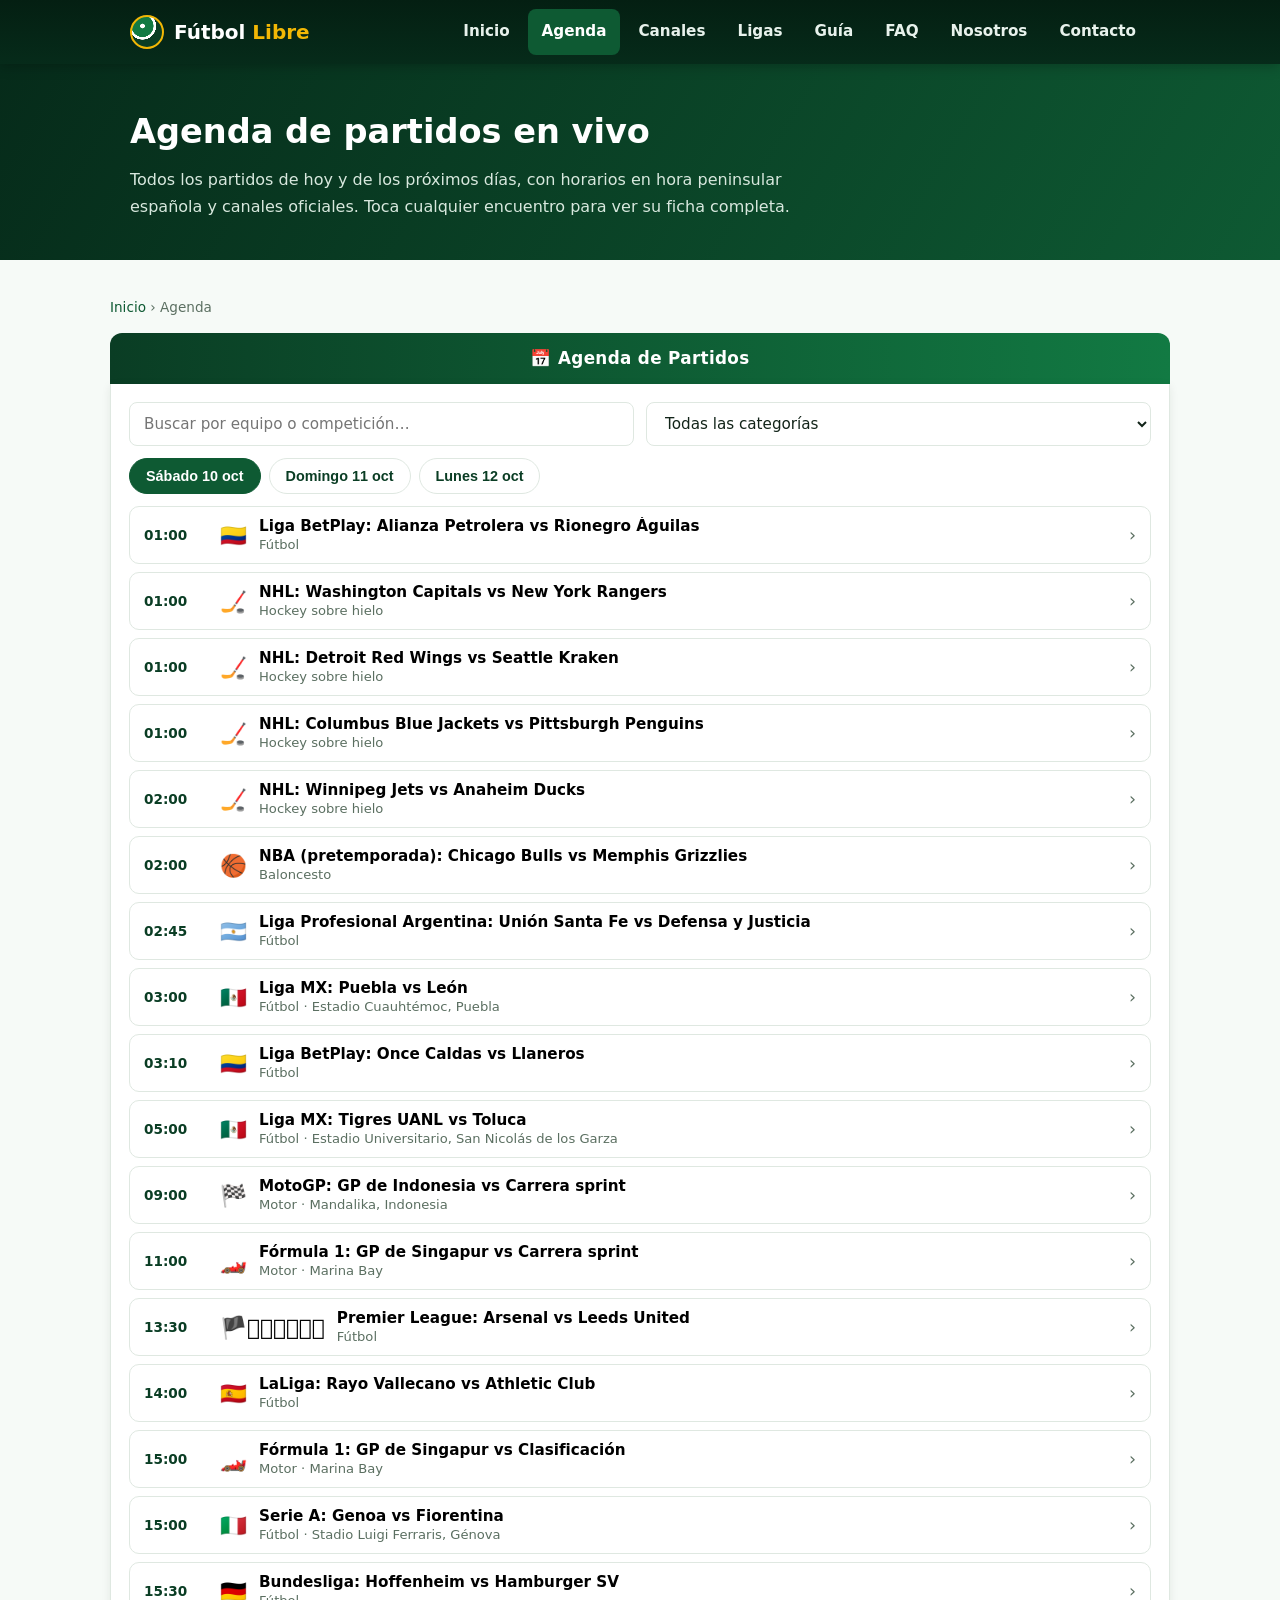
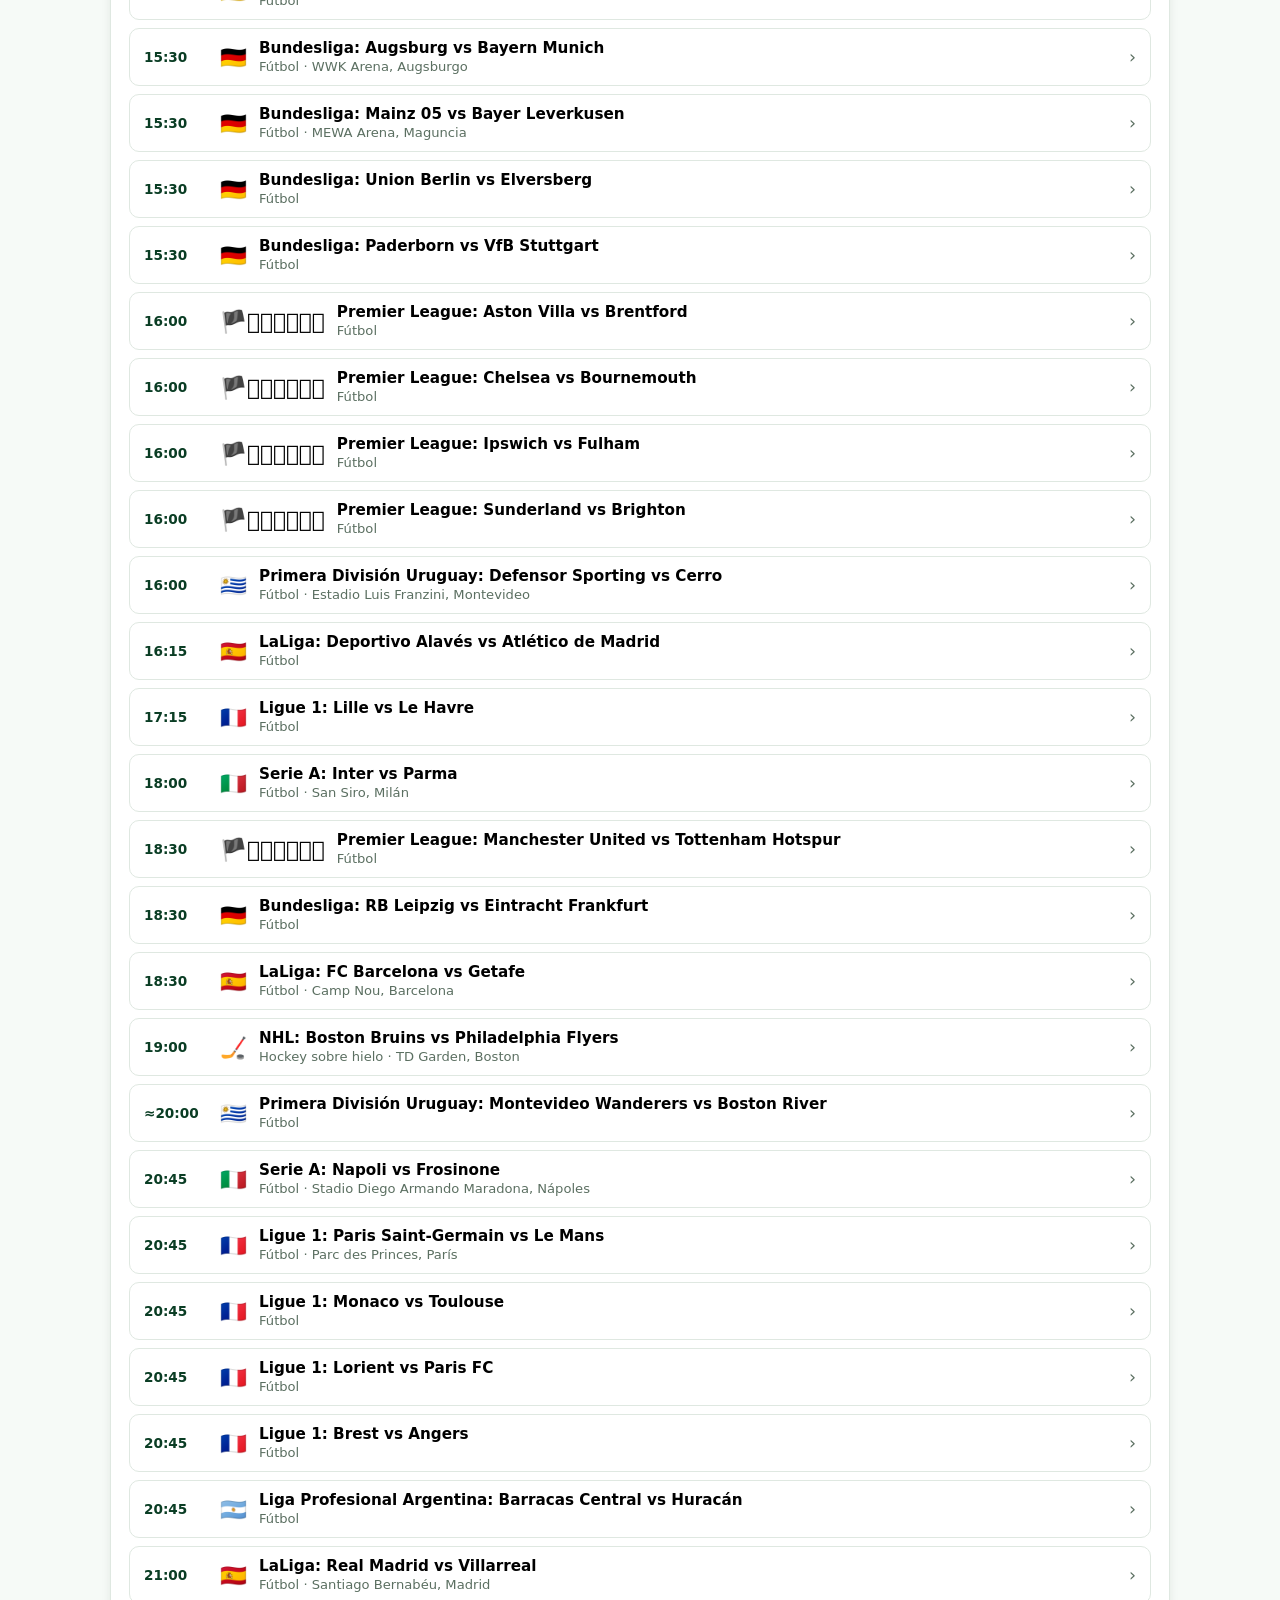
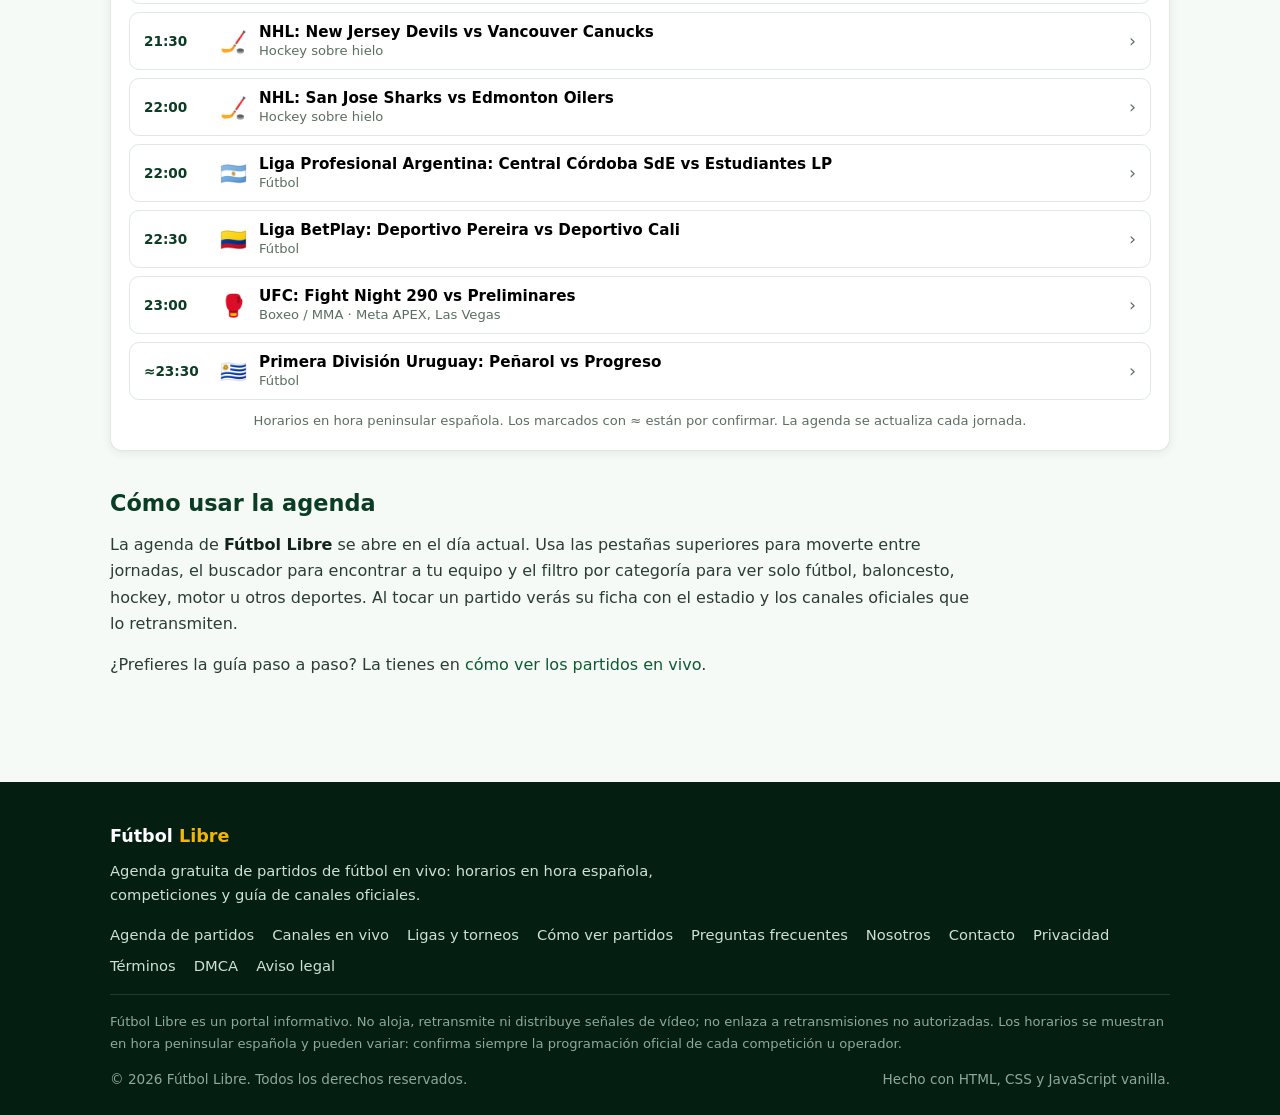
==== agenda.html @ 42e5b313 "Add files via upload" ====
<!DOCTYPE html>
<html lang="es">
<head>
<meta charset="UTF-8">
<meta name="viewport" content="width=device-width, initial-scale=1.0">
<title>Agenda de partidos de hoy en vivo | Fútbol Libre</title>
<meta name="description" content="Agenda de partidos de fútbol en vivo: horarios en hora española de LaLiga, Premier League, Serie A, Bundesliga, Ligue 1, Liga MX y más. Actualizada cada jornada.">
<link rel="canonical" href="https://futbollibre.es/agenda">
<meta name="robots" content="index, follow">
<meta property="og:type" content="website">
<meta property="og:title" content="Agenda de partidos de hoy en vivo | Fútbol Libre">
<meta property="og:description" content="Todos los partidos de hoy con horarios en hora española y canales oficiales.">
<meta property="og:url" content="https://futbollibre.es/agenda">
<meta property="og:locale" content="es_ES">
<meta property="og:site_name" content="Fútbol Libre">
<link rel="stylesheet" href="assets/css/style.css">
<script type="application/ld+json">
{
  "@context": "https://schema.org",
  "@type": "WebPage",
  "name": "Agenda de partidos de hoy en vivo | Fútbol Libre",
  "url": "https://futbollibre.es/agenda",
  "inLanguage": "es-ES",
  "isPartOf": { "@type": "WebSite", "name": "Fútbol Libre", "url": "https://futbollibre.es/" },
  "breadcrumb": {
    "@type": "BreadcrumbList",
    "itemListElement": [
      { "@type": "ListItem", "position": 1, "name": "Inicio", "item": "https://futbollibre.es/" },
      { "@type": "ListItem", "position": 2, "name": "Agenda", "item": "https://futbollibre.es/agenda" }
    ]
  }
}
</script>
</head>
<body>
<a class="skip-link" href="#contenido">Saltar al contenido</a>
<header class="site-header">
  <div class="wrap header-inner">
    <a class="brand" href="/" aria-label="Fútbol Libre - inicio"><span class="brand-mark" aria-hidden="true"></span><span>Fútbol <em>Libre</em></span></a>
    <button class="nav-toggle" aria-expanded="false" aria-controls="main-nav" aria-label="Abrir menú">☰</button>
    <nav class="main-nav" id="main-nav" aria-label="Navegación principal">
      <a href="/">Inicio</a><a href="/agenda" aria-current="page">Agenda</a><a href="/canales">Canales</a><a href="/ligas">Ligas</a><a href="/guia">Guía</a><a href="/faq">FAQ</a><a href="/nosotros">Nosotros</a><a href="/contacto">Contacto</a>
    </nav>
  </div>
</header>
<main id="contenido">
  <div class="page-hero"><div class="wrap">
    <h1>Agenda de partidos en vivo</h1>
    <p>Todos los partidos de hoy y de los próximos días, con horarios en hora peninsular española y canales oficiales. Toca cualquier encuentro para ver su ficha completa.</p>
  </div></div>
  <div class="wrap page-body">
    <nav class="breadcrumbs" aria-label="Migas de pan"><a href="/">Inicio</a> › Agenda</nav>
    <section class="agenda" id="agenda-app" aria-label="Agenda de partidos" style="margin-top:14px">
      <div class="agenda-bar">📅 Agenda de Partidos</div>
      <div class="agenda-body">
        <div class="agenda-tools">
          <input type="search" data-agenda="search" placeholder="Buscar por equipo o competición…" aria-label="Buscar por equipo o competición">
          <select data-agenda="category" aria-label="Filtrar por categoría">
            <option value="all">Todas las categorías</option>
          </select>
        </div>
        <div class="day-tabs" role="group" aria-label="Elegir día"></div>
        <ul class="match-list"></ul>
        <p class="agenda-empty" hidden>No hay partidos que coincidan con tu búsqueda. Prueba con otro equipo o cambia de día.</p>
        <p class="agenda-note">Horarios en hora peninsular española. Los marcados con ≈ están por confirmar. La agenda se actualiza cada jornada.</p>
      </div>
    </section>
    <div class="modal-backdrop" id="match-modal" role="dialog" aria-modal="true" aria-labelledby="modal-title">
      <div class="modal">
        <div class="modal-head">
          <h3 id="modal-title" data-m="title">Partido</h3>
          <button class="modal-close" aria-label="Cerrar">✕</button>
        </div>
        <div class="modal-body">
          <div class="modal-vs">
            <span class="team" id="modal-home"></span>
            <span class="vs" aria-hidden="true">VS</span>
            <span class="team" id="modal-away"></span>
          </div>
          <dl class="kv">
            <dt>Competición</dt><dd data-m="comp"></dd>
            <dt>Fecha y hora</dt><dd data-m="datetime"></dd>
            <dt>Estadio</dt><dd data-m="venue"></dd>
            <dt>Canales oficiales</dt><dd data-m="tv"></dd>
          </dl>
          <p class="modal-disclaimer">ℹ️ Fútbol Libre es una agenda informativa: no emite partidos ni facilita reproductores. Consulta la disponibilidad con el operador oficial.</p>
        </div>
      </div>
    </div>
    <div class="prose">
      <h2>Cómo usar la agenda</h2>
      <p>La agenda de <strong>Fútbol Libre</strong> se abre en el día actual. Usa las pestañas superiores para moverte entre jornadas, el buscador para encontrar a tu equipo y el filtro por categoría para ver solo fútbol, baloncesto, hockey, motor u otros deportes. Al tocar un partido verás su ficha con el estadio y los canales oficiales que lo retransmiten.</p>
      <p>¿Prefieres la guía paso a paso? La tienes en <a href="/guia">cómo ver los partidos en vivo</a>.</p>
    </div>
  </div>
</main>
<footer class="site-footer">
  <div class="wrap footer-inner">
    <div class="footer-brand">Fútbol <em>Libre</em></div>
    <p style="font-size:.92rem;max-width:640px">Agenda gratuita de partidos de fútbol en vivo: horarios en hora española, competiciones y guía de canales oficiales.</p>
    <nav class="footer-links" aria-label="Enlaces de pie de página">
      <a href="/agenda">Agenda de partidos</a><a href="/canales">Canales en vivo</a><a href="/ligas">Ligas y torneos</a><a href="/guia">Cómo ver partidos</a><a href="/faq">Preguntas frecuentes</a><a href="/nosotros">Nosotros</a><a href="/contacto">Contacto</a><a href="/privacidad">Privacidad</a><a href="/terminos">Términos</a><a href="/dmca">DMCA</a><a href="/aviso-legal">Aviso legal</a>
    </nav>
    <p class="footer-disclaimer">Fútbol Libre es un portal informativo. No aloja, retransmite ni distribuye señales de vídeo; no enlaza a retransmisiones no autorizadas. Los horarios se muestran en hora peninsular española y pueden variar: confirma siempre la programación oficial de cada competición u operador.</p>
    <div class="footer-bottom"><span>© <span data-year>2026</span> Fútbol Libre. Todos los derechos reservados.</span><span>Hecho con HTML, CSS y JavaScript vanilla.</span></div>
  </div>
</footer>
<script src="assets/js/fixtures.js"></script>
<script src="assets/js/agenda.js"></script>
<script src="assets/js/main.js"></script>
</body>
</html>
---- assets/css/style.css ----
/* ============================================================
   FÚTBOL LIBRE — Design System (original implementation)
   Deep forest green + amber on ivory. Pure CSS, no frameworks.
   ============================================================ */
:root{
  --green-950:#041f12;
  --green-900:#062b1a;
  --green-800:#0a3d24;
  --green-700:#0e5a33;
  --green-600:#127a43;
  --green-500:#1a8f52;
  --green-100:#dcefe2;
  --green-50:#eef7f0;
  --amber:#f2b705;
  --amber-dark:#c98f00;
  --ink:#122419;
  --muted:#5b6f61;
  --line:#dfe8e1;
  --bg:#f6faf7;
  --card:#ffffff;
  --radius:12px;
  --shadow:0 2px 10px rgba(6,43,26,.08);
  --shadow-lg:0 8px 28px rgba(6,43,26,.14);
  --font:"Segoe UI",system-ui,-apple-system,Roboto,"Helvetica Neue",Arial,sans-serif;
  --max:1060px;
}
*{box-sizing:border-box;margin:0;padding:0}
html{scroll-behavior:smooth}
body{
  font-family:var(--font);
  color:var(--ink);
  background:var(--bg);
  line-height:1.65;
  font-size:16px;
  -webkit-font-smoothing:antialiased;
}
img{max-width:100%;height:auto;display:block}
a{color:var(--green-700);text-decoration:none}
a:hover{text-decoration:underline}
.wrap{max-width:var(--max);margin:0 auto;padding:0 20px}

/* ---------- Header ---------- */
.site-header{
  background:linear-gradient(180deg,var(--green-950),var(--green-900));
  color:#fff;
  position:sticky;top:0;z-index:50;
  box-shadow:0 2px 12px rgba(0,0,0,.25);
}
.header-inner{display:flex;align-items:center;justify-content:space-between;height:64px}
.brand{display:flex;align-items:center;gap:10px;color:#fff;font-weight:800;font-size:1.25rem}
.brand:hover{text-decoration:none}
.brand-mark{
  width:34px;height:34px;border-radius:50%;
  background:radial-gradient(circle at 35% 30%,#fff 8%,var(--green-600) 9%,var(--green-600) 38%,#fff 39%,#fff 47%,var(--green-800) 48%);
  border:2px solid var(--amber);
  flex:0 0 auto;
}
.brand em{font-style:normal;color:var(--amber)}
.main-nav{display:flex;gap:4px}
.main-nav a{
  color:#e8f2ec;padding:10px 14px;border-radius:8px;font-weight:600;font-size:.95rem;
}
.main-nav a:hover{background:rgba(255,255,255,.1);text-decoration:none;color:#fff}
.main-nav a[aria-current="page"]{background:var(--green-700);color:#fff}
.nav-toggle{
  display:none;background:none;border:0;color:#fff;font-size:1.7rem;cursor:pointer;padding:8px;
}
@media(max-width:760px){
  .nav-toggle{display:block}
  .main-nav{
    display:none;position:absolute;top:64px;left:0;right:0;
    background:var(--green-950);flex-direction:column;padding:10px 16px 16px;
    border-top:1px solid rgba(255,255,255,.12);
  }
  .main-nav.open{display:flex}
  .main-nav a{padding:12px 10px}
}

/* ---------- Hero ---------- */
.hero{text-align:center;padding:44px 0 8px}
.hero h1{
  font-size:clamp(1.7rem,4.5vw,2.5rem);
  color:var(--green-800);font-weight:800;letter-spacing:-.01em;margin-bottom:12px;
}
.hero .lede{max-width:760px;margin:0 auto;color:var(--muted);font-size:1.05rem}
.hero .lede a{font-weight:600}

/* ---------- Agenda panel ---------- */
.agenda{margin:26px 0 8px}
.agenda-bar{
  background:linear-gradient(90deg,var(--green-800),var(--green-600));
  color:#fff;font-weight:700;text-align:center;
  padding:12px;border-radius:var(--radius) var(--radius) 0 0;
  font-size:1.05rem;letter-spacing:.02em;
}
.agenda-body{background:var(--card);border:1px solid var(--line);border-top:0;border-radius:0 0 var(--radius) var(--radius);box-shadow:var(--shadow);padding:18px}
.agenda-tools{display:flex;gap:12px;flex-wrap:wrap;margin-bottom:6px}
.agenda-tools input[type="search"],.agenda-tools select{
  flex:1 1 220px;padding:11px 14px;border:1px solid var(--line);border-radius:8px;
  font-size:.95rem;font-family:inherit;background:#fff;color:var(--ink);
}
.agenda-tools input:focus,.agenda-tools select:focus{outline:2px solid var(--green-500);border-color:var(--green-500)}
.day-tabs{display:flex;gap:8px;margin:12px 0;flex-wrap:wrap}
.day-tab{
  border:1px solid var(--line);background:#fff;color:var(--green-800);
  padding:9px 16px;border-radius:999px;font-weight:700;font-size:.9rem;cursor:pointer;
}
.day-tab:hover{border-color:var(--green-600)}
.day-tab.active{background:var(--green-700);border-color:var(--green-700);color:#fff}
.match-list{list-style:none}
.match-row{
  width:100%;display:flex;align-items:center;gap:12px;text-align:left;
  background:#fff;border:1px solid var(--line);border-radius:10px;
  padding:10px 14px;margin-bottom:8px;cursor:pointer;font-family:inherit;font-size:.95rem;
  transition:box-shadow .15s,border-color .15s;
}
.match-row:hover{border-color:var(--green-500);box-shadow:var(--shadow)}
.match-row:focus-visible{outline:2px solid var(--green-600);outline-offset:2px}
.match-time{font-weight:800;color:var(--green-800);min-width:64px;font-size:.85rem;line-height:1.25}
.match-flag{font-size:1.35rem;line-height:1;flex:0 0 auto}
.match-title{flex:1;min-width:0}
.match-title strong{font-weight:700;display:block;white-space:nowrap;overflow:hidden;text-overflow:ellipsis}
.match-title span{color:var(--muted);font-size:.82rem}
.match-chev{color:var(--muted);font-size:1.1rem;flex:0 0 auto}
.match-live{
  background:#c81e1e;color:#fff;font-size:.72rem;font-weight:800;border-radius:6px;
  padding:3px 8px;flex:0 0 auto;letter-spacing:.05em;
}
.agenda-empty{padding:26px;text-align:center;color:var(--muted)}
.agenda-note{font-size:.82rem;color:var(--muted);margin-top:10px;text-align:center}

/* ---------- Modal ---------- */
.modal-backdrop{
  position:fixed;inset:0;background:rgba(4,31,18,.6);z-index:100;
  display:none;align-items:flex-start;justify-content:center;padding:7vh 16px;overflow:auto;
}
.modal-backdrop.open{display:flex}
.modal{
  background:#fff;border-radius:14px;max-width:520px;width:100%;
  box-shadow:var(--shadow-lg);overflow:hidden;
}
.modal-head{background:linear-gradient(90deg,var(--green-800),var(--green-600));color:#fff;padding:16px 20px;display:flex;justify-content:space-between;align-items:center}
.modal-head h3{font-size:1.05rem;margin:0}
.modal-close{background:rgba(255,255,255,.15);border:0;color:#fff;font-size:1.2rem;cursor:pointer;border-radius:8px;width:34px;height:34px}
.modal-close:hover{background:rgba(255,255,255,.3)}
.modal-body{padding:20px}
.modal-vs{display:flex;align-items:center;justify-content:space-between;gap:10px;text-align:center;margin-bottom:14px}
.modal-vs .team{flex:1;font-weight:800;font-size:1.05rem}
.modal-vs .vs{background:var(--green-50);color:var(--green-800);font-weight:800;border-radius:50%;width:44px;height:44px;display:flex;align-items:center;justify-content:center;flex:0 0 auto}
.kv{display:grid;grid-template-columns:130px 1fr;gap:8px 12px;font-size:.93rem;margin-bottom:14px}
.kv dt{color:var(--muted);font-weight:600}
.kv dd{margin:0;font-weight:600}
.modal-disclaimer{background:#fff8e1;border:1px solid #f0d970;border-radius:8px;padding:10px 14px;font-size:.85rem;color:#6b5a00}

/* ---------- Community CTA ---------- */
.community{display:grid;grid-template-columns:1fr 1fr;gap:14px;margin:22px 0}
@media(max-width:640px){.community{grid-template-columns:1fr}}
.cta-card{
  display:flex;align-items:center;justify-content:center;gap:10px;
  padding:16px;border-radius:12px;color:#fff;font-weight:700;font-size:1rem;
  box-shadow:var(--shadow);transition:transform .15s;
}
.cta-card:hover{text-decoration:none;transform:translateY(-2px)}
.cta-discord{background:#4a5fc1}
.cta-telegram{background:#1d9bd7}

/* ---------- Channel grid ---------- */
.section{margin:44px 0}
.section h2{color:var(--green-800);font-size:1.45rem;margin-bottom:6px;font-weight:800}
.section .sub{color:var(--muted);margin-bottom:18px}
.channel-grid{display:grid;grid-template-columns:repeat(4,1fr);gap:16px}
@media(max-width:900px){.channel-grid{grid-template-columns:repeat(3,1fr)}}
@media(max-width:640px){.channel-grid{grid-template-columns:repeat(2,1fr)}}
.channel-card{
  background:var(--card);border:1px solid var(--line);border-radius:var(--radius);
  box-shadow:var(--shadow);padding:18px 14px;text-align:center;
  display:flex;flex-direction:column;gap:8px;align-items:center;
}
.channel-logo{
  height:84px;display:flex;align-items:center;justify-content:center;width:100%;
  border:1px solid var(--line);border-radius:8px;background:#fbfdfb;padding:10px;
  font-weight:900;font-size:1.05rem;color:var(--green-800);letter-spacing:.02em;text-align:center;
}
.channel-card h3{font-size:1rem;margin:0}
.channel-card p{font-size:.85rem;color:var(--muted);margin:0}
.btn{
  display:inline-block;background:var(--green-600);color:#fff;font-weight:700;
  padding:10px 22px;border-radius:999px;border:0;cursor:pointer;font-size:.95rem;font-family:inherit;
}
.btn:hover{background:var(--green-700);text-decoration:none;color:#fff}
.btn-amber{background:var(--amber);color:var(--green-950)}
.btn-amber:hover{background:var(--amber-dark);color:#fff}

/* ---------- Content typography ---------- */
.prose{max-width:860px}
.prose h2{color:var(--green-800);font-size:1.4rem;margin:34px 0 10px;font-weight:800}
.prose h3{color:var(--green-700);font-size:1.1rem;margin:22px 0 8px}
.prose p{margin:0 0 14px;color:#2c3d32}
.prose ul,.prose ol{margin:0 0 16px 22px;color:#2c3d32}
.prose li{margin-bottom:6px}
.prose strong{color:var(--ink)}

/* ---------- League grid ---------- */
.league-grid{display:grid;grid-template-columns:1fr 1fr;gap:12px;margin:16px 0}
@media(max-width:640px){.league-grid{grid-template-columns:1fr}}
.league-card{border:1px solid var(--line);border-radius:10px;padding:14px 16px;background:#fff}
.league-card strong{display:block;color:var(--green-800)}
.league-card span{font-size:.85rem;color:var(--muted)}

/* ---------- FAQ accordion ---------- */
.faq{max-width:860px}
.faq-item{border:1px solid var(--line);border-radius:10px;margin-bottom:10px;background:#fff;overflow:hidden}
.faq-q{
  width:100%;background:none;border:0;text-align:left;font-family:inherit;
  padding:15px 18px;font-weight:700;font-size:.98rem;color:var(--ink);cursor:pointer;
  display:flex;justify-content:space-between;align-items:center;gap:12px;
}
.faq-q:hover{color:var(--green-700)}
.faq-q .icon{color:var(--green-600);font-weight:900;flex:0 0 auto;transition:transform .2s}
.faq-item.open .faq-q .icon{transform:rotate(45deg)}
.faq-a{max-height:0;overflow:hidden;transition:max-height .25s ease}
.faq-a-inner{padding:0 18px 16px;color:#2c3d32;font-size:.95rem}
.faq-a-inner p{margin:0 0 10px}

/* ---------- Footer ---------- */
.site-footer{background:var(--green-950);color:#cfe0d4;margin-top:60px}
.footer-inner{padding:40px 0 20px}
.footer-brand{color:#fff;font-weight:800;font-size:1.1rem;margin-bottom:8px}
.footer-brand em{font-style:normal;color:var(--amber)}
.footer-links{display:flex;flex-wrap:wrap;gap:6px 18px;margin:16px 0;font-size:.92rem}
.footer-links a{color:#cfe0d4}
.footer-links a:hover{color:#fff}
.footer-disclaimer{font-size:.82rem;color:#8fa89a;border-top:1px solid rgba(255,255,255,.12);padding-top:16px;margin-top:16px}
.footer-bottom{display:flex;justify-content:space-between;flex-wrap:wrap;gap:8px;font-size:.85rem;color:#8fa89a;padding:14px 0 4px}

/* ---------- Page hero (inner pages) ---------- */
.page-hero{background:linear-gradient(120deg,var(--green-900),var(--green-700));color:#fff;padding:40px 0;margin-bottom:8px}
.page-hero h1{font-size:clamp(1.5rem,4vw,2.1rem);font-weight:800;margin-bottom:8px}
.page-hero p{color:#d8e8de;max-width:720px;margin:0}
.breadcrumbs{font-size:.85rem;color:var(--muted);margin:18px 0 0}
.breadcrumbs a{color:var(--green-700)}
.page-body{padding:10px 0 30px}

/* ---------- Forms ---------- */
.form-card{background:#fff;border:1px solid var(--line);border-radius:var(--radius);box-shadow:var(--shadow);padding:26px;max-width:640px;margin:20px 0}
.form-row{margin-bottom:14px}
.form-row label{display:block;font-weight:700;margin-bottom:6px;font-size:.93rem}
.form-row input,.form-row textarea,.form-row select{
  width:100%;padding:11px 14px;border:1px solid var(--line);border-radius:8px;
  font-family:inherit;font-size:.95rem;
}
.form-row input:focus,.form-row textarea:focus{outline:2px solid var(--green-500);border-color:var(--green-500)}
.form-hint{font-size:.83rem;color:var(--muted);margin-top:14px}

/* ---------- Steps / how-to ---------- */
.steps{counter-reset:step;list-style:none;margin:16px 0}
.steps li{
  counter-increment:step;position:relative;padding:12px 12px 12px 56px;
  background:#fff;border:1px solid var(--line);border-radius:10px;margin-bottom:10px;
}
.steps li::before{
  content:counter(step);position:absolute;left:14px;top:12px;
  width:30px;height:30px;border-radius:50%;background:var(--green-700);color:#fff;
  display:flex;align-items:center;justify-content:center;font-weight:800;
}

/* ---------- Tables ---------- */
.data-table{width:100%;border-collapse:collapse;margin:16px 0;font-size:.93rem;background:#fff;border-radius:10px;overflow:hidden;box-shadow:var(--shadow)}
.data-table th{background:var(--green-800);color:#fff;text-align:left;padding:10px 14px}
.data-table td{padding:10px 14px;border-bottom:1px solid var(--line)}
.data-table tr:last-child td{border-bottom:0}

/* ---------- Misc ---------- */
.notice{background:var(--green-50);border:1px solid var(--green-100);border-left:4px solid var(--green-600);border-radius:8px;padding:12px 16px;margin:16px 0;font-size:.93rem}
.warn{background:#fff8e1;border:1px solid #f0d970;border-left:4px solid var(--amber-dark);border-radius:8px;padding:12px 16px;margin:16px 0;font-size:.93rem}
.center{text-align:center}
.mt{margin-top:24px}
.skip-link{position:absolute;left:-9999px;top:auto;width:1px;height:1px;overflow:hidden}
.skip-link:focus{left:8px;top:8px;width:auto;height:auto;background:#fff;padding:8px 12px;z-index:200;border-radius:8px}
:focus-visible{outline:2px solid var(--green-600);outline-offset:2px}
@media(prefers-reduced-motion:reduce){
  html{scroll-behavior:auto}
  *{transition:none!important}
}
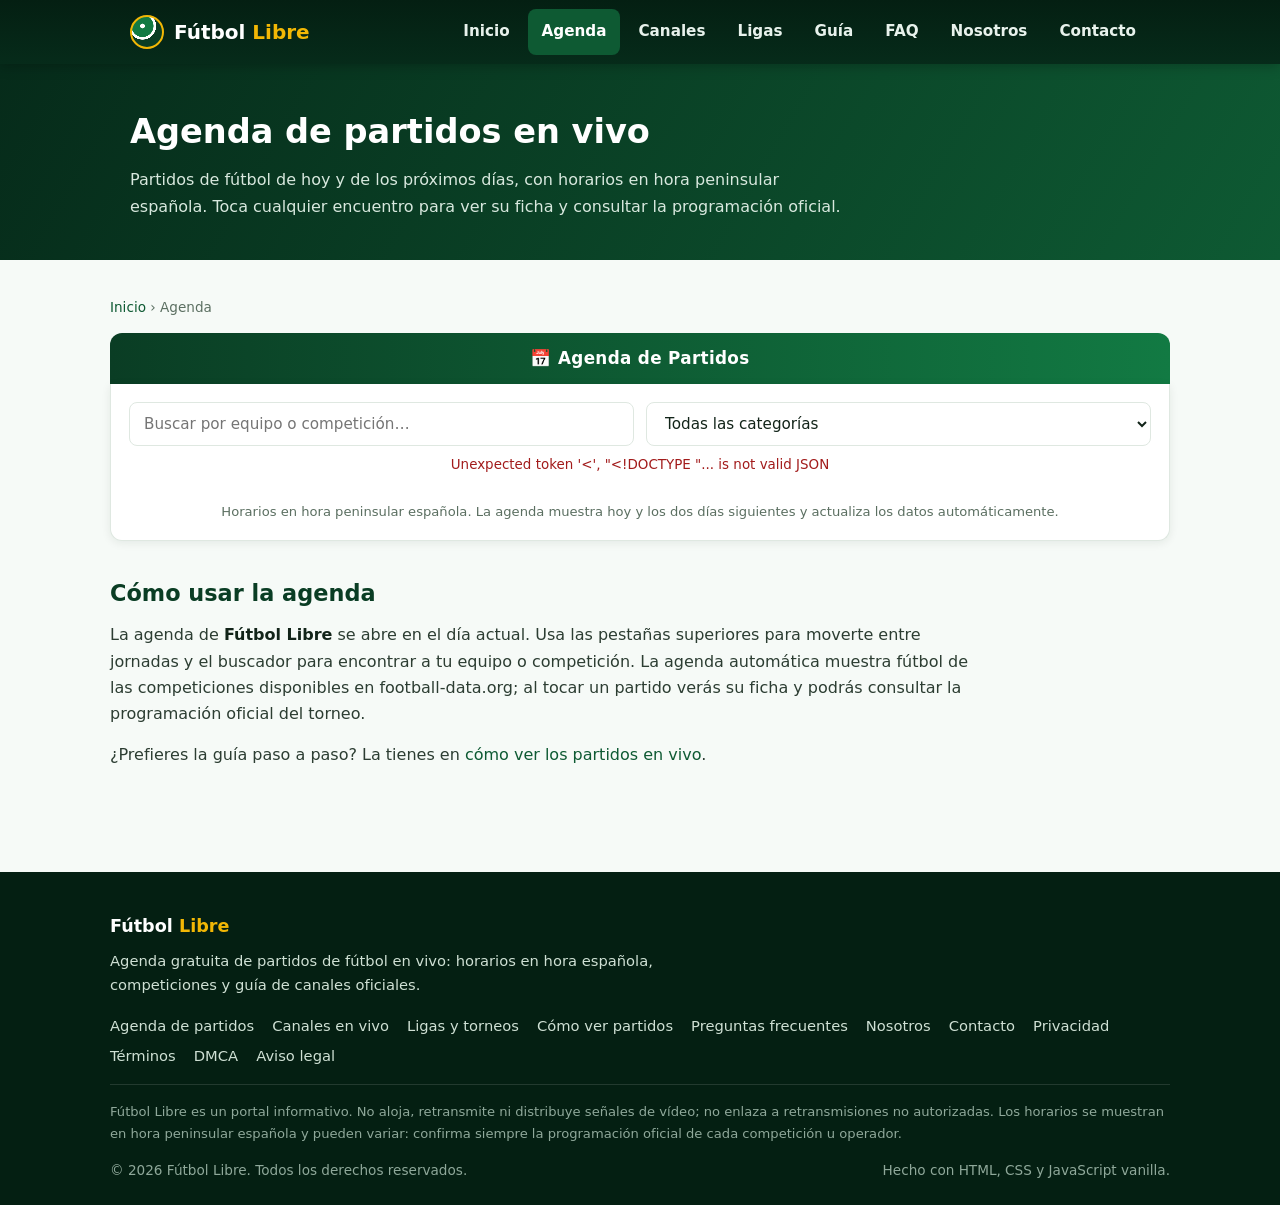
==== commit 36cc0dd2: "Add files via upload" ====
--- a/agenda.html
+++ b/agenda.html
@@ -5,12 +5,12 @@
 <meta name="viewport" content="width=device-width, initial-scale=1.0">
 <title>Agenda de partidos de hoy en vivo | Fútbol Libre</title>
 <meta name="description" content="Agenda de partidos de fútbol en vivo: horarios en hora española de LaLiga, Premier League, Serie A, Bundesliga, Ligue 1, Liga MX y más. Actualizada cada jornada.">
-<link rel="canonical" href="https://futbollibre.es/agenda">
+<link rel="canonical" href="https://futbollibrelivetv.com/agenda">
 <meta name="robots" content="index, follow">
 <meta property="og:type" content="website">
 <meta property="og:title" content="Agenda de partidos de hoy en vivo | Fútbol Libre">
 <meta property="og:description" content="Todos los partidos de hoy con horarios en hora española y canales oficiales.">
-<meta property="og:url" content="https://futbollibre.es/agenda">
+<meta property="og:url" content="https://futbollibrelivetv.com/agenda">
 <meta property="og:locale" content="es_ES">
 <meta property="og:site_name" content="Fútbol Libre">
 <link rel="stylesheet" href="assets/css/style.css">
@@ -19,14 +19,14 @@
   "@context": "https://schema.org",
   "@type": "WebPage",
   "name": "Agenda de partidos de hoy en vivo | Fútbol Libre",
-  "url": "https://futbollibre.es/agenda",
+  "url": "https://futbollibrelivetv.com/agenda",
   "inLanguage": "es-ES",
-  "isPartOf": { "@type": "WebSite", "name": "Fútbol Libre", "url": "https://futbollibre.es/" },
+  "isPartOf": { "@type": "WebSite", "name": "Fútbol Libre", "url": "https://futbollibrelivetv.com/" },
   "breadcrumb": {
     "@type": "BreadcrumbList",
     "itemListElement": [
-      { "@type": "ListItem", "position": 1, "name": "Inicio", "item": "https://futbollibre.es/" },
-      { "@type": "ListItem", "position": 2, "name": "Agenda", "item": "https://futbollibre.es/agenda" }
+      { "@type": "ListItem", "position": 1, "name": "Inicio", "item": "https://futbollibrelivetv.com/" },
+      { "@type": "ListItem", "position": 2, "name": "Agenda", "item": "https://futbollibrelivetv.com/agenda" }
     ]
   }
 }
@@ -46,7 +46,7 @@
 <main id="contenido">
   <div class="page-hero"><div class="wrap">
     <h1>Agenda de partidos en vivo</h1>
-    <p>Todos los partidos de hoy y de los próximos días, con horarios en hora peninsular española y canales oficiales. Toca cualquier encuentro para ver su ficha completa.</p>
+    <p>Partidos de fútbol de hoy y de los próximos días, con horarios en hora peninsular española. Toca cualquier encuentro para ver su ficha y consultar la programación oficial.</p>
   </div></div>
   <div class="wrap page-body">
     <nav class="breadcrumbs" aria-label="Migas de pan"><a href="/">Inicio</a> › Agenda</nav>
@@ -59,10 +59,11 @@
             <option value="all">Todas las categorías</option>
           </select>
         </div>
+        <p class="agenda-status" role="status" aria-live="polite">Cargando partidos…</p>
         <div class="day-tabs" role="group" aria-label="Elegir día"></div>
         <ul class="match-list"></ul>
         <p class="agenda-empty" hidden>No hay partidos que coincidan con tu búsqueda. Prueba con otro equipo o cambia de día.</p>
-        <p class="agenda-note">Horarios en hora peninsular española. Los marcados con ≈ están por confirmar. La agenda se actualiza cada jornada.</p>
+        <p class="agenda-note">Horarios en hora peninsular española. La agenda muestra hoy y los dos días siguientes y actualiza los datos automáticamente.</p>
       </div>
     </section>
     <div class="modal-backdrop" id="match-modal" role="dialog" aria-modal="true" aria-labelledby="modal-title">
@@ -89,7 +90,7 @@
     </div>
     <div class="prose">
       <h2>Cómo usar la agenda</h2>
-      <p>La agenda de <strong>Fútbol Libre</strong> se abre en el día actual. Usa las pestañas superiores para moverte entre jornadas, el buscador para encontrar a tu equipo y el filtro por categoría para ver solo fútbol, baloncesto, hockey, motor u otros deportes. Al tocar un partido verás su ficha con el estadio y los canales oficiales que lo retransmiten.</p>
+      <p>La agenda de <strong>Fútbol Libre</strong> se abre en el día actual. Usa las pestañas superiores para moverte entre jornadas y el buscador para encontrar a tu equipo o competición. La agenda automática muestra fútbol de las competiciones disponibles en football-data.org; al tocar un partido verás su ficha y podrás consultar la programación oficial del torneo.</p>
       <p>¿Prefieres la guía paso a paso? La tienes en <a href="/guia">cómo ver los partidos en vivo</a>.</p>
     </div>
   </div>
@@ -105,7 +106,6 @@
     <div class="footer-bottom"><span>© <span data-year>2026</span> Fútbol Libre. Todos los derechos reservados.</span><span>Hecho con HTML, CSS y JavaScript vanilla.</span></div>
   </div>
 </footer>
-<script src="assets/js/fixtures.js"></script>
 <script src="assets/js/agenda.js"></script>
 <script src="assets/js/main.js"></script>
 </body>
--- a/assets/css/style.css
+++ b/assets/css/style.css
@@ -107,6 +107,8 @@
 }
 .day-tab:hover{border-color:var(--green-600)}
 .day-tab.active{background:var(--green-700);border-color:var(--green-700);color:#fff}
+.agenda-status{min-height:1.5em;margin:8px 0;color:var(--muted);font-size:.84rem;text-align:center}
+.agenda-status.is-error{color:#a21b1b}
 .match-list{list-style:none}
 .match-row{
   width:100%;display:flex;align-items:center;gap:12px;text-align:left;
